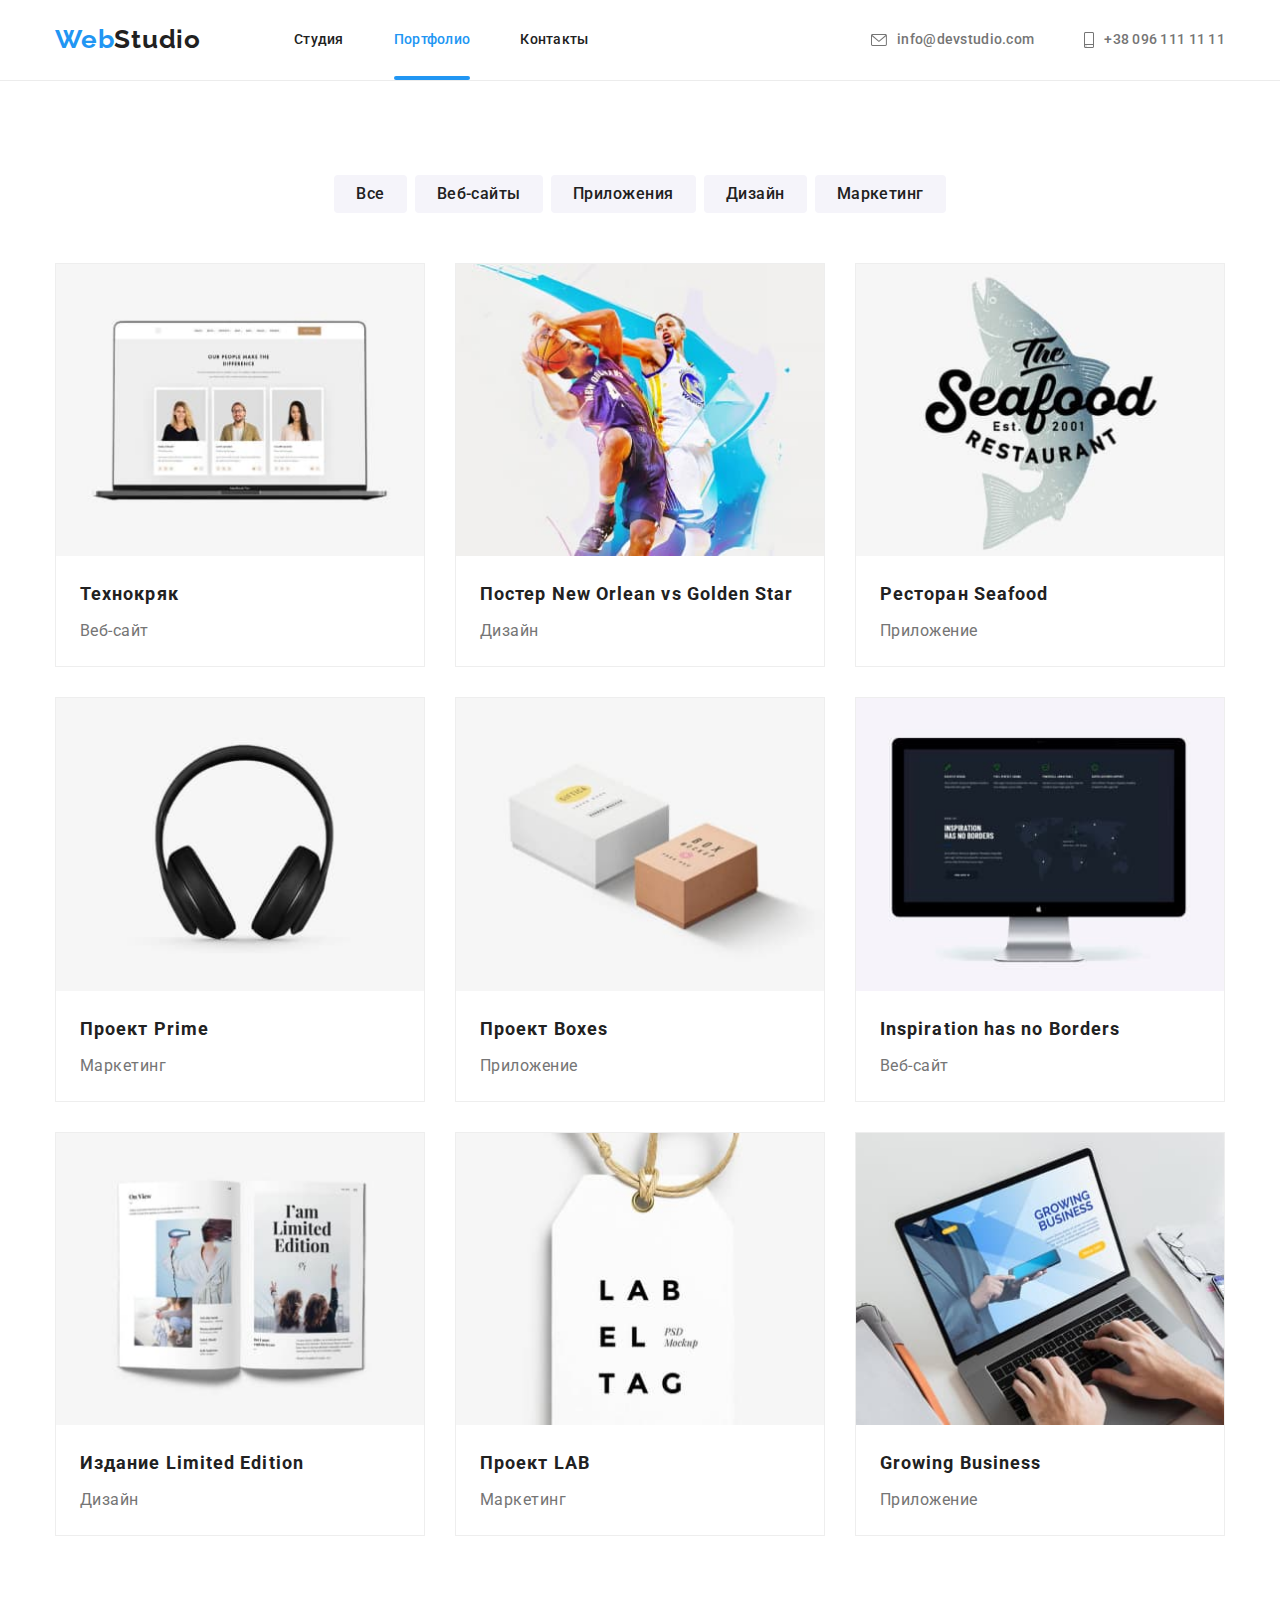
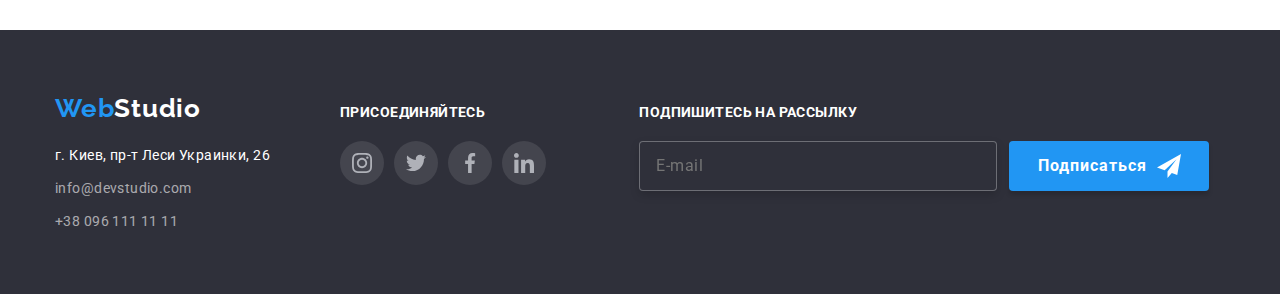
==== portfolio.html @ 77e12cfa "Репозиторий 07" ====
<!DOCTYPE html>
<html lang="ru">
    <head>
        <meta charset="UTF-8">
        <meta http-equiv="X-UA-Compatible" content="IE=edge">
        <meta name="viewport" content="width=device-width, initial-scale=1.0">
        <title>Document</title>
        <link rel="preconnect" href="https://fonts.googleapis.com">
        <link rel="preconnect" href="https://fonts.gstatic.com" crossorigin>
        <link href="https://fonts.googleapis.com/css2?family=Raleway:wght@700&family=Roboto:wght@400;500;700;900&display=swap" rel="stylesheet">
        <link rel="stylesheet" href="https://cdn.jsdelivr.net/npm/modern-normalize@1.1.0/modern-normalize.min.css">
        <link rel="stylesheet" href="./css/styles.css">
    </head>
    <body>
        <!--=================== HEDER ==================== -->
        <header class="header">
            <div class="container heder-container">
                <nav class="header-navigation">
                    <a href="/" class="link header-logo">Web<span class="header-studio">Studio</span> </a>
                    <ul class="list header-list">
                        <li class="header-item"><a class="link header-link"  href="./index.html">Студия</a></li>
                        <li class="header-item"><a class="link header-link current " href="./portfolio.html">Портфолио</a></li>
                        <li class="header-item"><a class="link header-link" href="">Контакты</a></li>
                    </ul>
                </nav>              
                <ul class="list contact-list">
                    <li class="contact-item"><a href="mailto:info@devstudio.com" class="link contact-link">
                        <svg class="envelope-icon" width="16" height="12">
                        <use href="./images/icons.svg#icon-envelope"></use>
                    </svg>info@devstudio.com</a></li>
                    <li class="contact-item"><a href="tel:+380961111111" class="link contact-link">
                        <svg class="smartphone-icon" width="10" height="16">
                        <use href="./images/icons.svg#icon-smartphone"></use>
                    </svg>+38 096 111 11 11</a></li>
                </ul>
            </div>   
        </header>  
        <main> 
            <!--=================== PORFOLIO ==================== -->
            <section class="section">
                <div class="container">
                    <h1 class="visually-hidden">Портфолио</h1> 
                    <!--BTN  -->
                    <ul class="list porfolio-list">
                        <li class="porfolio-item"><button type="button" class="porfolio-btn">Все</button></li>
                        <li class="porfolio-item"><button type="button" class="porfolio-btn">Веб-сайты</button></li>
                        <li class="porfolio-item"><button type="button" class="porfolio-btn">Приложения</button></li>
                        <li class="porfolio-item"><button type="button" class="porfolio-btn">Дизайн</button></li>
                        <li class="porfolio-item"><button type="button" class="porfolio-btn">Маркетинг</button></li>
                    </ul> 
                    <!--Project  -->
                    <ul class="list project-list">
                        <li class="project-item" tabindex="0"> 
                            <a href="" class="link project-link">
                                <div class="box">
                                    <img src="./images/portfolio/tehno.jpg" alt="Технокряк" width="370" height="294">
                                    <div class="overlay">
                                        <p class="description">
                                            Технокряк это современная площадка распространения коронавируса. Компании используют эту платформу для цифрового шпионажа и атак на защищённые сервера конкурентов.
                                        </p>
                                    </div>
                                </div>
                                <div class="project-type">
                                    <h2 class="project-title">Технокряк</h2>
                                    <p class="project-after-title">Веб-сайт</p>
                                </div>                             
                            </a>                  
                        </li>
                        <li class="project-item" tabindex="0"> 
                            <a href="" class="link project-link">
                                <div class="box">
                                    <img src="./images/portfolio/poster.jpg" alt="Постер New Orlean vs Golden Star" width="370" height="294">
                                    <div class="overlay">
                                        <p class="description">
                                            Технокряк это современная площадка распространения коронавируса. Компании используют эту платформу для цифрового шпионажа и атак на защищённые сервера конкурентов.
                                        </p>
                                    </div>
                                </div>                               
                                <div class="project-type">
                                    <h2 class="project-title">Постер New Orlean vs Golden Star</h2>
                                    <p class="project-after-title">Дизайн</p>
                                </div>                         
                            </a>                
                        </li>
                        <li class="project-item" tabindex="0"> 
                            <a href="" class="link project-link">
                                <div class="box">
                                    <img src="./images/portfolio/seafood.jpg" alt="Ресторан Seafood" width="370" height="294">
                                    <div class="overlay">
                                        <p class="description">
                                            Технокряк это современная площадка распространения коронавируса. Компании используют эту платформу для цифрового шпионажа и атак на защищённые сервера конкурентов.
                                        </p>
                                    </div>
                                </div>                       
                                <div class="project-type">
                                    <h2 class="project-title">Ресторан Seafood</h2>
                                    <p class="project-after-title">Приложение</p>
                                </div>                           
                            </a>                 
                        </li>
                        <li class="project-item" tabindex="0"> 
                            <a href="" class="link project-link">
                                <div class="box">
                                    <img src="./images//portfolio/prime.jpg" alt="Проект Prime" width="370" height="294">
                                    <div class="overlay">
                                        <p class="description">
                                            Технокряк это современная площадка распространения коронавируса. Компании используют эту платформу для цифрового шпионажа и атак на защищённые сервера конкурентов.
                                        </p>
                                    </div>
                                </div>                       
                                <div class="project-type" >
                                    <h2 class="project-title">Проект Prime</h2>
                                    <p class="project-after-title">Маркетинг</p>
                                </div>                             
                            </a>                 
                        </li>
                        <li class="project-item" tabindex="0"> 
                            <a href="" class="link project-link">
                                <div class="box">
                                    <img src="./images/portfolio/boxes.jpg" alt="Проект Boxes" width="370" height="294">
                                    <div class="overlay">
                                        <p class="description">
                                            Технокряк это современная площадка распространения коронавируса. Компании используют эту платформу для цифрового шпионажа и атак на защищённые сервера конкурентов.
                                        </p>
                                    </div>
                                </div>                       
                                <div class="project-type">
                                    <h2 class="project-title">Проект Boxes</h2>
                                    <p class="project-after-title">Приложение</p>
                                </div>     
                            </a>                       
                        </li>
                        <li class="project-item" tabindex="0"> 
                            <a href="" class="link project-link">
                                <div class="box">
                                    <img src="./images/portfolio/borders.jpg" alt="Inspiration has no Borders" width="370" height="294">
                                    <div class="overlay">
                                        <p class="description">
                                            Технокряк это современная площадка распространения коронавируса. Компании используют эту платформу для цифрового шпионажа и атак на защищённые сервера конкурентов.
                                        </p>
                                    </div>
                                </div>                       
                                <div class="project-type">
                                    <h2 class="project-title">Inspiration has no Borders</h2>
                                    <p class="project-after-title">Веб-сайт</p>
                                </div>                         
                            </a>                    
                        </li>
                        <li class="project-item" tabindex="0"> 
                            <a href="" class="link project-link">
                                <div class="box">
                                    <img src="./images/portfolio/limited.jpg" alt="Издание Limited Edition" width="370" height="294">
                                    <div class="overlay">
                                        <p class="description">
                                            Технокряк это современная площадка распространения коронавируса. Компании используют эту платформу для цифрового шпионажа и атак на защищённые сервера конкурентов.
                                        </p>
                                    </div>
                                </div>                       
                                <div class="project-type">
                                    <h2 class="project-title">Издание Limited Edition</h2>
                                    <p class="project-after-title">Дизайн</p>
                                </div>     
                            </a>                     
                        </li>
                        <li class="project-item" tabindex="0"> 
                            <a href="" class="link project-link">
                                <div class="box">
                                    <img src="./images/portfolio/lab.jpg" alt="Проект LAB" width="370" height="294">
                                    <div class="overlay">
                                        <p class="description">
                                            Технокряк это современная площадка распространения коронавируса. Компании используют эту платформу для цифрового шпионажа и атак на защищённые сервера конкурентов.
                                        </p>
                                    </div>
                                </div>                       
                                <div class="project-type">
                                    <h2 class="project-title">Проект LAB</h2>
                                    <p class="project-after-title">Маркетинг</p>
                                </div>                            
                            </a>                      
                        </li>
                        <li class="project-item" tabindex="0"> 
                            <a href="" class="link project-link">
                                <div class="box">
                                    <img src="./images/portfolio/business.jpg" alt="Growing Business" width="370" height="294">
                                    <div class="overlay">
                                        <p class="description">
                                            Технокряк это современная площадка распространения коронавируса. Компании используют эту платформу для цифрового шпионажа и атак на защищённые сервера конкурентов.
                                        </p>
                                    </div>
                                </div>                       
                                <div class="project-type">
                                    <h2 class="project-title">Growing Business</h2>
                                    <p class="project-after-title">Приложение</p>
                                </div> 
                            </a>  
                        </li>            
                    </ul>       
                </div>   
            </section>    
        </main>  
        <!--=================== FOOTER ==================== -->
        <footer class="footer"> 
            <div class="container footer-container">
                <div>
                    <a href="/" class="link footer-logo">Web<span class="footer-studio">Studio</span> </a>
                    <address>
                        <ul class="list footer-list">
                            <li class="footer-item"><a href="" class="link footer-adress">г. Киев, пр-т Леси Украинки, 26</a></li>
                            <li class="footer-item"><a href="mailto:info@devstudio.com" class="link footer-link">info@devstudio.com</a></li>
                            <li class="footer-item"><a href="tel:+380961111111" class="link footer-link">+38 096 111 11 11</a></li>
                        </ul>
                    </address> 
                </div>
                <div class="footer-social">
                    <h3 class="footer-social-title">ПРИСОЕДИНЯЙТЕСЬ</h3>
                    <ul class="footer-social-list list">
                        <li class="footer-social-item">
                            <a class="footer-social-link" href="">
                                <svg class="footer-social-icon" width="20" height="20">
                                    <use href="./images/icons.svg#icon-instagram"></use> 
                                </svg>
                            </a>
                        </li>
                        <li class="footer-social-item">
                            <a class="footer-social-link" href="">
                                <svg class="footer-social-icon" width="20" height="20">
                                    <use href="./images/icons.svg#icon-twitter"></use> 
                                </svg>
                            </a>
                        </li>
                        <li class="footer-social-item">
                            <a class="footer-social-link" href="">
                                <svg class="footer-social-icon" width="20" height="20">
                                    <use href="./images/icons.svg#icon-facebook"></use> 
                                </svg>
                            </a>
                        </li>
                        <li class="footer-social-item">
                            <a class="footer-social-link" href="">
                                <svg class="footer-social-icon" width="20" height="20">
                                    <use href="./images/icons.svg#icon-linkedin"></use> 
                                </svg>
                            </a>
                        </li>
                    </ul>
                </div>  
                <div class="footer-mailing">
                    <p class="footer-mailing-title">Подпишитесь на рассылку</p> 
                    <form class="footer-mailing-form"> 
                        <label for="footer-mail">
                            <input type="email" name="mail" id="footer-mail" placeholder="E-mail" class="footer-mail-input" />
                        </label>   
                        <button type="submit" class="footer-btn-subscribe">Подписаться<svg class="footer-btn-icon" width="24" height="24">
                            <use href="./images/icons.svg#icon-send"></use> 
                        </svg></button>   
                    </form>    
                </div>                         
            </div> 
        </footer>
    </body>
</html>
---- css/styles.css ----
/* основной цвет заголовка #FFFFFF */
/* второй цвет заголовка #212121 */
/* основной  цвет текста #757575 */
/* контакты цвет rgba(255, 255, 255, 0.6) */
/* акцент цвет #2196F3 */

/* основной фон #E5E5E5 */
/* второй фон #2F303A; */
/* третий фон  #F5F4FA */
/* фон шапки #FFFFFF */
/* фон подвал #2F303A*/

/* основной фон кнопки #2196F3 */
/* второй фон кнопки rgba(0, 0, 0, 0.15) */
/* основной цвет текста кнопки #FFFFFF */
/* второй цвет текста кнопки #212121 */
/* основной фон кнопки портфолио #F5F4FA */
/* второй фон кнопки портфолио #2196F3 */
/* основной текст кнопки портфолио #212121 */
/* второй цвет кнопки портфолио #FFFFFF */

/* основной цвет ссылок соцсетей #AFB1B8 */
/* ацент цвет ссылок соцсетей #FFFFFF*/
/* ацент цвет фона ссылок соцсетей #2196F3*/

/* основной цвет иконок модалок #212121 */

:root {
    --main-title-color:#FFFFFF;
    --second-title-color:#212121;
    --main-text-color:#757575;
    --contacts-color:rgba(255, 255, 255, 0.6);
    --accent-color:#2196F3;
    --main-background:#FFFFFF;
    --second-background:#2F303A;
    --third-background:#F5F4FA;
    --header-background:#FFFFFF;
    --footer-background:#2F303A;
    --main-social-color:#AFB1B8;
    --sekond-social-color:#FFFFFF;
    --main-icon-modal-color:#212121;
}

/* html{
    box-sizing: border-box;  
}

*,
*::before,
*::after {
    box-sizing: inherit;
}  */

/* *{
    box-sizing: border-box;
} */

p,
h1,
h2,
h3,
h4,
h5,
h6{
    margin: 0; 
}

button{
    cursor: pointer;
    font-family: inherit;
    display: block;
    border-style: none;
}
body {
    font-family:'Roboto', sans-serif;
    background-color:var(--main-background);
    color:var(--main-text-color);
    font-size: 14px;
    letter-spacing: 0.03em;
}

img{
    display: block;
    max-width: 100%; 
    height: auto;
}

.list {
    padding: 0;
    margin: 0;
    list-style:none;
}

.link{
    text-decoration: none;
}

.container{ 
    margin-left: auto;
    margin-right: auto;
    padding: 0 15px;
    width: 1200px;
    /* outline: 1px solid tomato; */
} 

.section{
    padding-top: 94px;
    padding-bottom: 94px;
}
/* -------- HEDER -------------------------- */

.header{
    border-bottom: 1px solid #ECECEC;
    background-color:var(--header-background)
    
}

.heder-container{
    display: flex;
    align-items: center;
}

.header-navigation{
    display: flex;
    align-items: center;
}

.header-logo {
    margin-right: 93px;
    padding-top: 24px;
    padding-bottom: 25px;

    font-family: Raleway;
    font-weight: 700;
    font-size: 26px;
    line-height: 1.19;
    letter-spacing: 0.03em;
    color: var(--accent-color);
}

.header-studio{
    color: var(--second-title-color);
}

.header-list{
    display: flex;
}

.header-item:not(:last-child){
    margin-right: 50px;
}

.header-link{
    padding-top: 32px;
    padding-bottom: 32px;
    display: block;
    font-style: normal;
    font-weight: 500;
    font-size: 14px;
    line-height: 1.14;
    letter-spacing: 0.02em;
    color:var(--second-title-color);
    position: relative;
    transition: color 250ms cubic-bezier(0.4, 0, 0.2, 1);   
}

.header-link:hover,
.header-link:focus{
    color: var(--accent-color);  
}

.current{
    color: var(--accent-color);
}

.current::after{
    content: "";
    display: block;
    position: absolute;
    width: 100%;
    height: 4px;
    bottom: 0;
    background: var(--accent-color);
    border-radius: 2px;
}

.contact-list{
    display: flex;
    margin-left: auto; 
}

.contact-item:not(:last-child){
    margin-right: 50px;
}

.contact-link{
    display: flex;
    align-items: center; 
    padding-top: 32px;
    padding-bottom: 32px;
    font-weight: 500;
    font-size: 14px;
    line-height: 1.14;
    letter-spacing: 0.02em;
    color: var(--main-text-color); 
    transition: color 250ms cubic-bezier(0.4, 0, 0.2, 1); 
}

.contact-link:hover, 
.contact-link:focus{
    color: var(--accent-color);
}

.envelope-icon{
    margin-right: 10px;
    fill: currentColor;
}

.smartphone-icon{
    margin-right: 10px;
    fill: currentColor;
}

/* -------- HERO -------------------------- */

.hero{
    background-color: var(--second-background);
    background-image: linear-gradient(rgba(47, 48, 58, 0.4),rgba(47, 48, 58, 0.4)), url(../images/hero.jpg);
    max-width: 1600px;
    padding-top: 200px;
    padding-bottom: 200px;
    margin: 0 auto;
    background-repeat: no-repeat;
    background-size: cover;
    height: 600px;
}

.hero-title{
    width: 696px;
    height: 120px;
    margin-left: auto;
    margin-right: auto;
    text-align: center;
    text-transform: uppercase;
    

    font-weight: 900;
    font-size: 44px;
    line-height: 1.36;
    letter-spacing: 0.06em;
    color:var(--main-title-color);
}

.hero-btn{
    margin-left: auto;
    margin-right: auto;
    margin-top: 30px;
    min-width: 200px;
    height: 50px;
    padding: 10px 32px;
    border-radius: 4px;

    background-color:var(--accent-color) ;
    font-weight: 700;
    font-size: 16px;
    line-height: 1.87;
    letter-spacing: 0.06em;
    color:var(--main-title-color);
}
    
/* -------- DIFFERENCES -------------------------- */

.visually-hidden {
    position: absolute;
    white-space: nowrap;
    width: 1px;
    height: 1px;
    overflow: hidden;
    border: 0;
    padding: 0;
    clip: rect(0 0 0 0);
    clip-path: inset(50%);
    margin: -1px;
}

.differences-list{
    display: flex;
    justify-content: center;
}


.differences-item +.differences-item{
    margin-left: 30px;
}
/* .differences-item:not(:last-child){
    margin-right: 30px;} */

.differences-link{
    display: flex;
    padding: 25px 100px;
    /* width: 270px; */
    background: var(--third-background);
    border-radius: 4px;
    
}

.differences-title{ 
    text-transform: uppercase;

    margin-top: 30px;
    font-weight: 700;
    font-size: 14px;
    line-height: 1.14;
    letter-spacing: 0.03em;
    color: var(--second-title-color);
}

.differences-after-title{
    width: 270px;
    font-weight: 400;
    font-size: 14px;
    line-height: 1.71;
    letter-spacing: 0.03em;
    margin-top: 10px;
}

/* -------- WORK -------------------------- */

.work{
    padding-top: 0px;
}
.work-title{
        text-align: center;
        margin-bottom: 50px;

        font-weight: 700;
        font-size: 36px;
        line-height: 1.17;
        letter-spacing: 0.03em;
        color:var(--second-title-color);
}

.work-list{
    display: flex;
    margin-right: -30px;
}

.work-item{
    flex-basis: calc(100% / 3 -30px);
    margin-right: 30px;
    position: relative;
}

.work-after-title{
    font-weight: 700;
    font-size: 14px;
    line-height: 1.14;
    letter-spacing: 0.03em;
    text-transform: uppercase;
    background-color: rgba(47, 48, 58, 0.8);
    color: var(--main-title-color);
    display: flex;
    align-items: center;
    justify-content: center;
    width: 100%;
    height: 70px;
    position: absolute;
    bottom: 0;
}
/* -------- COMMAND -------------------------- */

.command{
    background-color: var(--third-background);
    }

.command-title{
    text-align: center;
    margin-bottom: 50px;

    font-weight: 700;
    font-size: 36px;
    line-height: 1.17;
    letter-spacing: 0.03em;  
    color:var(--second-title-color);  
}

.command-list{
    display: flex;
    margin-right: -30px;
}

.command-item{
    width: 270px;
    padding-bottom: 30px;
    flex-basis: calc(100% / 4 -30px);
    margin-right: 30px; 
    background-color: var(--main-background);
    box-shadow: 0px 1px 3px rgba(0, 0, 0, 0.12), 0px 1px 1px rgba(0, 0, 0, 0.14), 0px 2px 1px rgba(0, 0, 0, 0.2);
    border-radius: 0px 0px 4px 4px;
}

.command-name{
    text-align: center;
    margin-top: 30px;
    margin-bottom: 10px;

    font-weight: 500;
    font-size: 16px;
    line-height: 1.19;
    letter-spacing: 0.03em;
    color: var(--second-title-color);
}

.command-after-title{
    font-weight: 400;
    font-size: 16px;
    line-height: 1.19;
    letter-spacing: 0.03em;
    color: var(--main-text-color);
    text-align: center;
    margin-bottom: 16px;
}

.command-social-list{
    display: flex;
    justify-content:center;
}

.command-social-item{
    width: 44px;
    height: 44px;   
}

.command-social-item +.command-social-item{
    margin-left: 10px;
}
.command-social-link{
    width: 100%;
    height: 100%;
    /* background-color: tomato; */
    border-radius: 50%;
    display: flex;
    align-items: center;
    justify-content: center;
    color:var(--main-social-color);
    transition: color 250ms cubic-bezier(0.4, 0, 0.2, 1), background-color 250ms cubic-bezier(0.4, 0, 0.2, 1); 
}

.command-social-link:hover,
.command-social-link:focus{
    background-color: var(--accent-color);
    color:var(--sekond-social-color);
}

.command-social-icon{
    fill: currentColor;
}

/* -------- CLIENTS -------------------------- */

.clients-title{
    margin-bottom: 50px;
    font-weight: 700;
    font-size: 36px;
    line-height: 1.17;
    text-align: center;
    letter-spacing: 0.03em;
    color:var(--second-title-color)
    }

.clients-list{
    display: flex; 
}

.clients-item{
    width: 170px;
    height: 92px;
}

.clients-item + .clients-item{
    margin-left: 30px;
}
.clients-link{
    width: 100%;
    height: 100%;
    border: 1px solid #AFB1B8;
    box-sizing: border-box;
    border-radius: 4px;
    display: flex;
    align-items: center;
    justify-content: center;
    color:var(--main-social-color);
    transition: color 250ms cubic-bezier(0.4, 0, 0.2, 1), border 250ms cubic-bezier(0.4, 0, 0.2, 1);
} 

.clients-link:hover,
.clients-link:focus{
    border: 1px solid var(--accent-color); 
    color:var(--accent-color);
}
.clients-icon{
    fill: currentColor;
}
/* -------- FOOTER -------------------------- */

.footer{
    background-color:var(--footer-background); 
    max-width: 1600px;

    padding-top: 60px;
    padding-bottom: 60px;
    /* position: relative; */
}

.footer-container{
    display: flex; 
    align-items: baseline;
}
.footer-logo {
    margin-bottom: 20px;
    display: block;

    font-family: Raleway;
    font-weight: 700;
    font-size: 26px;
    line-height: 1.19;
    letter-spacing: 0.03em;
    color: var(--accent-color);
    }

.footer-studio{
    color:var(--main-title-color);
    }

    .footer-item:not(:last-child){
    margin-bottom: 9px;
    }
.footer-adress{
    font-style: normal;
    font-weight: 400;
    font-size: 14px;
    line-height: 1.71;
    letter-spacing: 0.03em;
    color:var(--main-title-color);
    transition-property: color; 
    transition-duration: 250ms;
    transition-timing-function: cubic-bezier(0.4, 0, 0.2, 1); 
}

.footer-adress:hover,
.footer-adress:focus{
    color: var(--accent-color);
}

.footer-link{
    font-style: normal;
    font-weight: 400;
    font-size: 14px;
    line-height: 1.71;
    letter-spacing: 0.03em;
    color:var(--contacts-color);
    transition-property: color; 
    transition-duration: 250ms;
    transition-timing-function: cubic-bezier(0.4, 0, 0.2, 1);
}

.footer-link:hover,
.footer-link:focus{
    color: var(--accent-color);
}

.footer-social{
    margin-left: 70px;
    margin-top: 15px;
}
.footer-social-title{
    display: flex;
    justify-content:center;
    margin-bottom: 20px;
    margin-right: 61px;
    color: var(--main-title-color);
    font-weight: 700;
    font-size: 14px;
    line-height: 1.14;
    letter-spacing: 0.03em;
    text-transform: uppercase;
}
.footer-social-list{
    display: flex;
    justify-content:center;   
}

.footer-social-item{
    width: 44px;
    height: 44px;   
}

.footer-social-item +.footer-social-item{
    margin-left: 10px;
}

.footer-social-link{
    width: 100%;
    height: 100%;
    background-color:rgba(255, 255, 255, 0.1);
    border-radius: 50%;
    display: flex;
    align-items: center;
    justify-content: center;
    color:var(--main-social-color);
    transition: color 250ms cubic-bezier(0.4, 0, 0.2, 1), background-color 250ms cubic-bezier(0.4, 0, 0.2, 1);
}

.footer-social-link:hover,
.footer-social-link:focus{
    background-color: var(--accent-color);
    color:var(--sekond-social-color);
}

.footer-social-icon{
    fill: currentColor;
}

.footer-mailing-title{
    font-weight: 700;
    font-size: 14px;
    line-height: 1.14;
    letter-spacing: 0.03em;
    text-transform: uppercase;
    color: var(--main-title-color);
    margin-left: 93px;
    margin-bottom: 20px;
}

.footer-mailing-form{
    display: flex; 
    /* margin-left: 93px; */
}

.footer-mail-input{
    margin-left: 93px;
    margin-right: 12px;
    width: 358px;
    height: 50px;
    padding: 0;
    padding-left: 16px;
    border: 1px solid rgba(255, 255, 255, 0.3);
    box-sizing: border-box;
    filter: drop-shadow(0px 4px 4px rgba(0, 0, 0, 0.15));
    border-radius: 4px;
    background-color: var(--footer-background);
    font-weight: 400;
    font-size: 16px;
    line-height: 1.25;
    align-items: center;
    letter-spacing: 0.03em;
    color: var(--main-background);
}

.footer-btn-subscribe{
    display: flex;
    padding: 0;
    min-width: 200px;
    height: 50px;
    font-weight: 700;
    font-size: 16px;
    line-height: 1.87;
    align-items: center;
    justify-content: center;
    letter-spacing: 0.06em;
    color: var(--main-title-color);
    background: var(--accent-color);
    box-shadow: 0px 4px 4px rgba(0, 0, 0, 0.15);
    border-radius: 4px;
}

.footer-btn-icon{
    margin-left: 10px;
}

/* -------- MODAL -------------------------- */

.baсkdrop.is-hidden{
    visibility: hidden;
    pointer-events: none;
    opacity: 0;   
}
.baсkdrop{
    position: fixed;
    top: 0;
    left: 0;
    width: 100%;
    height: 100%;
    background-color: rgba(0, 0, 0, 0.5);
    opacity: 1;
    visibility: visible;
    transition: opacity 250ms cubic-bezier(0.4, 0, 0.2, 1), visibility 250ms cubic-bezier(0.4, 0, 0.2, 1);   
}
.modal{
    position: absolute;
    width: 528px;
    min-height: 581px;
    left: 50%;
    top: 50%;
    transform: translate(-50%, -50%);
    background-color: var(--main-background);
    box-shadow: 0px 1px 3px rgba(0, 0, 0, 0.12), 0px 1px 1px rgba(0, 0, 0, 0.14), 0px 2px 1px rgba(0, 0, 0, 0.2);
    border-radius: 4px; 
    padding: 40px;
}
.modal-btn{
    position: fixed;
    top: 8px;
    right: 8px;
    width: 30px;
    height: 30px;
    border-radius: 50%;
    background: var(--main-background);
    border: 1px solid rgba(0, 0, 0, 0.1);
    display: flex;
    align-items: center;
    justify-content: center;  
}

.btn-close{
    fill: black;
    transition: fill 250ms cubic-bezier(0.4, 0, 0.2, 1); 

}
.btn-close:hover {
    fill: var(--accent-color);
}

.modal-title{
    font-weight: 700;
    font-size: 20px;
    line-height: 1.15;
    text-align: center;
    letter-spacing: 0.03em;
    color: var(--second-title-color);   
    margin-bottom: 12px;
}

.form-data{
    margin-bottom: 10px;
    /* display: flex;
    flex-direction: column; */
}

.form-data-text{
    font-weight: 400;
    font-size: 12px;
    line-height: 1.17;
    letter-spacing: 0.01em;
    color:var(--main-text-color);
}

.form-icon-position{
    position: relative;
}


.form-data-icon{
    position: absolute;
    left: 15px;
    top: 50%;
    transform: translateY(-50%);
    fill: var(--main-icon-modal-color);
    cursor: pointer;
    transition: fill 250ms cubic-bezier(0.4, 0, 0.2, 1);
}

.form-data-icon:hover,
.form-data-icon:focus{
    fill: var(--accent-color);
}

.form-data-input{
    margin-top: 4px;
    padding-left: 42px;
    width: 100%;
    height: 40px;
    border: 1px solid rgba(33, 33, 33, 0.2);
    box-sizing: border-box;
    border-radius: 4px;
    cursor: pointer;
    transition: border 250ms cubic-bezier(0.4, 0, 0.2, 1);
}

.form-data-input:hover,
.form-data-input:focus{
    border: 1px solid var(--accent-color);
    outline: none;
}

.form-data-input:hover + .form-data-icon,
.form-data-input:focus + .form-data-icon{
    fill: var(--accent-color);
}

.comment{
    margin-bottom: 20px;
    /* display: flex;
    flex-direction: column; */
}

.comment textarea{
    margin-top: 4px;
    width: 100%;
    height: 120px;
    border: 1px solid rgba(33, 33, 33, 0.2);
    box-sizing: border-box;
    border-radius: 4px;
    padding: 12px 16px;
    resize: none;
    font-weight: 400;
    font-size: 14px;
    line-height: 1.14;
    letter-spacing: 0.01em;
    color: rgba(117, 117, 117, 0.5);
}

.comment textarea::placeholder{
    font-weight: 400;
    font-size: 12px;
    line-height: 1.17;
    letter-spacing: 0.01em;
    color: rgba(117, 117, 117, 0.5);
}

.check-text{
    font-weight: 400;
    font-size: 14px;
    line-height: 1.71;
    letter-spacing: 0.03em; 
    color: var(--main-text-color);  
}

.contract{
    color: var(--accent-color);
}

/*----------1-------------- */

/* .check-box{
    display: flex;
    align-items: center;
    justify-content: center;  
}

.check-input{
    appearance: none;
    
}

.check-icon{
    display: inline-block;
    width: 16px;
    height: 15px;
    border-radius: 2px;
    border: 2px solid var(--main-icon-modal-color);
    margin-right: 7px;
    transition: border 250ms cubic-bezier(0.4, 0, 0.2, 1),
    background-color 250ms cubic-bezier(0.4, 0, 0.2, 1);
}

.check-input:checked + .check-icon{
    border-color: var(--accent-color) ;
    background-color: var(--accent-color);
    background-image: url(../images/check.svg); 
    transition: border 250ms cubic-bezier(0.4, 0, 0.2, 1),
    background-color 250ms cubic-bezier(0.4, 0, 0.2, 1);
    
} 
*/

/*-----------2-------------- */

.check-input{
    appearance: none;
    
}
.check-text {
    font-size: 14px;
    color: var(--main-text-color);
    display: flex;
    position: relative;
    align-items: center;
    justify-content: center;
}
.check-item {
    width: 16px;
    height: 15px;
    border: 2px solid #000000;
    border-radius: 2px;
    margin-right: 7px;
    display: flex;
    align-items: center;
    justify-content: center;
}

.contract{
    margin-left: 4px;
}

.check-icon {
    fill: #ffffff;
}

.check-input:checked + .check-text .check-item {
    background-color: var(--accent-color);
    border: transparent;
}

/* ------------------ */

.modal-btn-send{
    margin-left: auto;
    margin-right: auto;
    margin-top: 30px;
    min-width: 200px;
    height: 50px;
    padding: 0; 
    background: var(--accent-color);
    box-shadow: 0px 4px 4px rgba(0, 0, 0, 0.15);
    border-radius: 4px;
    font-weight: 700;
    font-size: 16px;
    line-height: 1.87; 
    align-items: center;
    text-align: center;
    letter-spacing: 0.06em;
    color: var(--header-background);
}

/* -------- PORFOLIO -------------------------- */

/* ----- BTN ----- */

.porfolio-list{
    display: flex;
    justify-content: center;
    margin-bottom: 50px;
}

.porfolio-item:not(:last-child){
    margin-right: 8px;
    }

.porfolio-btn{
    padding: 6px 22px;
    border-radius: 4px;
    
    font-weight: 500;
    font-size: 16px;
    line-height: 1.62;
    letter-spacing: 0.03em;
    color: #212121;  
    background-color:#F5F4FA;
    transition: color 250ms cubic-bezier(0.4, 0, 0.2, 1), background-color 250ms cubic-bezier(0.4, 0, 0.2, 1),box-shadow 250ms cubic-bezier(0.4, 0, 0.2, 1);
}

.porfolio-btn:hover, 
.porfolio-btn:focus{
    box-shadow: 0px 3px 1px rgba(0, 0, 0, 0.1), 0px 1px 2px rgba(0, 0, 0, 0.08), 0px 2px 2px rgba(0, 0, 0, 0.12);
    border-radius: 4px;
    color: #FFFFFF;
    background-color:var(--accent-color);
}

/* ---- PROJECTS---- */

.project-list{
    display: flex;
    flex-wrap: wrap;
    /* margin-right: -30px; */
}

.project-item{
    border: 1px solid #EEEEEE;
    width: 370px;
    margin-right: 30px;
    margin-bottom: 30px;
    /* flex-basis: calc(100% / 9 -30px);
    margin-right: 30px;  */
}

.project-item:hover,
.project-item:focus{
    border: 1px solid #EEEEEE;
    box-sizing: border-box;
    box-shadow: 0px 1px 1px rgba(0, 0, 0, 0.12), 0px 4px 4px rgba(0, 0, 0, 0.06), 1px 4px 6px rgba(0, 0, 0, 0.16);
    transition: box-shadow 250ms cubic-bezier(0.4, 0, 0.2, 1);
}

.project-item:hover .overlay,
.project-item:focus .overlay{
    transform: translateY(0);
}
.project-item:nth-child(3n){
    margin-right: 0;   
}

.project-item:nth-last-child(-n+3){
    margin-bottom: 0;   
}

.box{
    position: relative;
    overflow: hidden;
}

.overlay{
    position: absolute;
    top: 0;
    left: 0;
    width: 100%;
    height: 100%;
    transform: translateY(101%);
    transition: transform 250ms cubic-bezier(0.4, 0, 0.2, 1);
}

.description{
    font-weight: 400;
    font-size: 18px;
    line-height: 1.56;
    letter-spacing: 0.03em;
    background-color: var(--accent-color);
    color: var(--main-background);
    padding: 63px 24px;
}

.project-type{
    padding-top: 20px;
    padding-right: 24px;
    padding-bottom: 20px;
    padding-left: 24px
}
.project-title{
    margin-bottom: 4px;

    font-weight: 700;
    font-size: 18px;
    line-height: 2.0;
    letter-spacing: 0.06em;
    color:var(--second-title-color);
}

.project-after-title{
    font-weight: 400;
    font-size: 16px;
    line-height: 1.87;
    letter-spacing: 0.03em;
    color:var(--main-text-color);
}
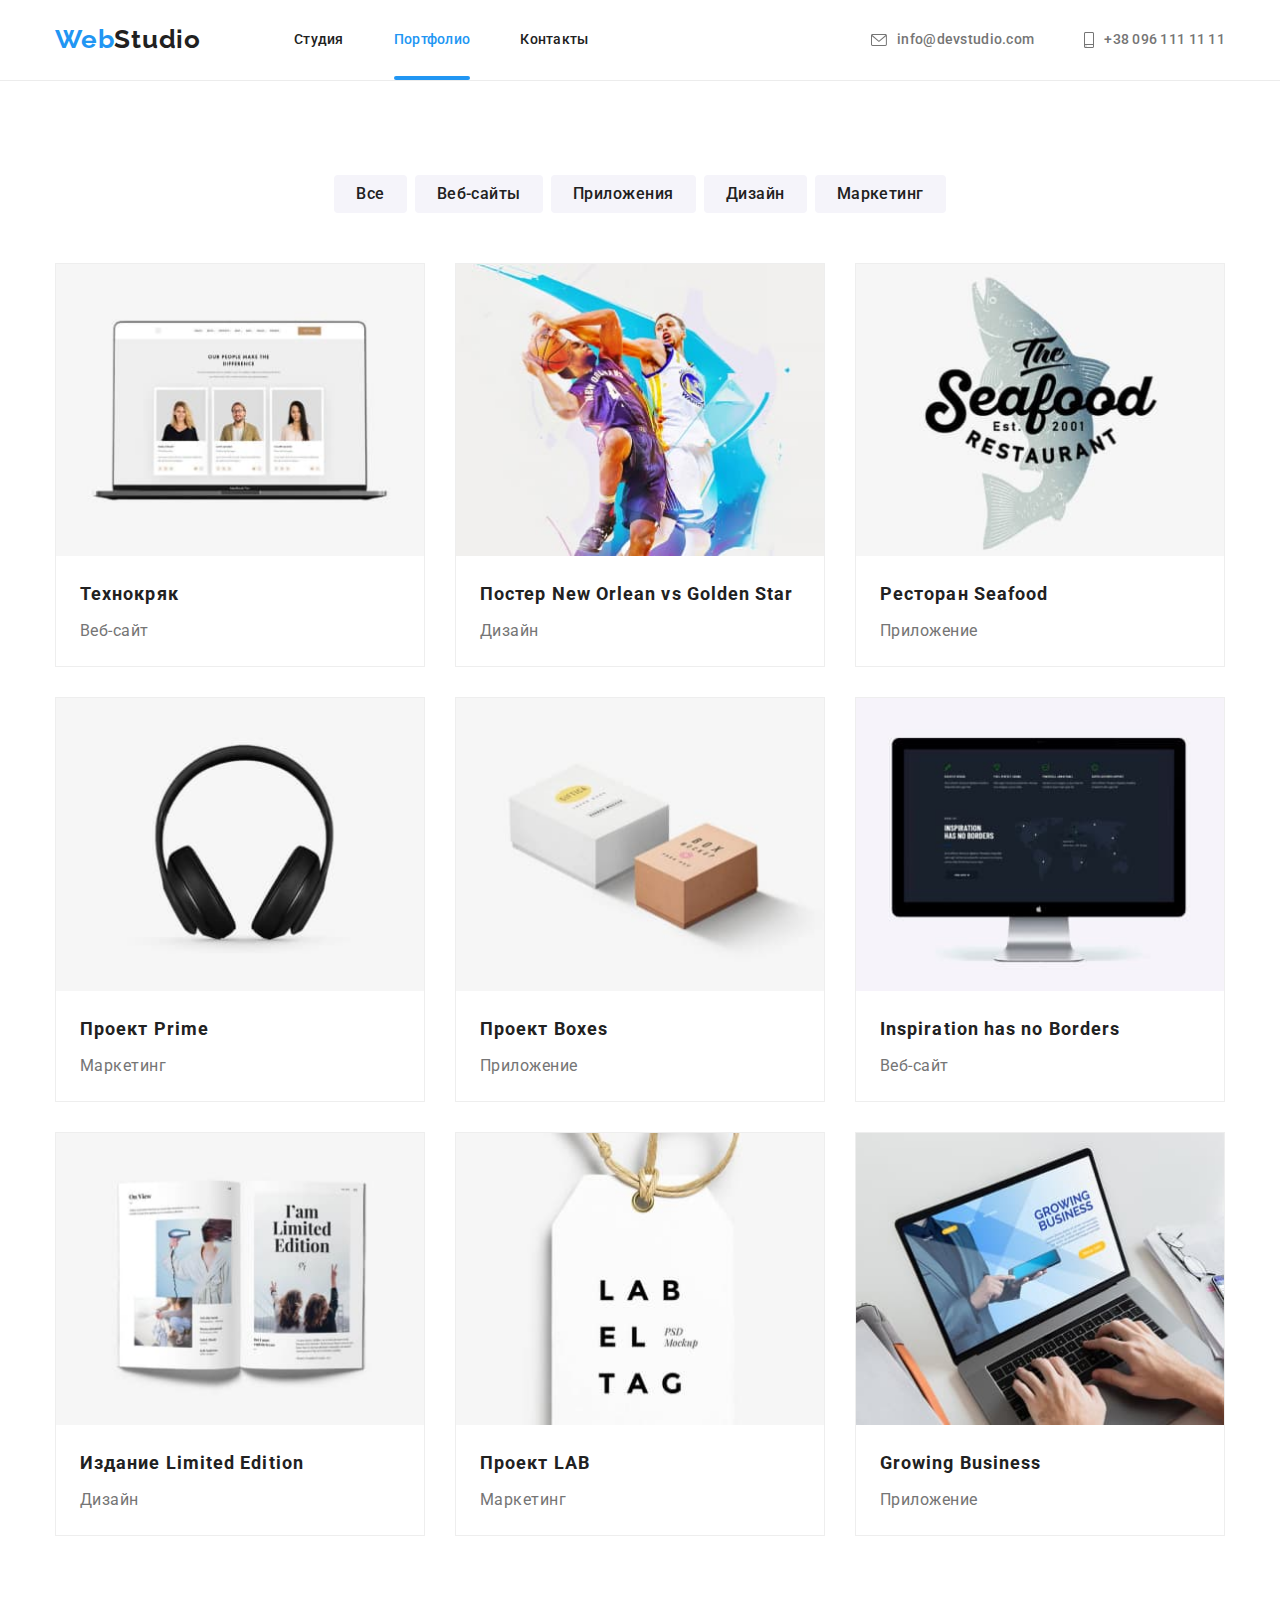
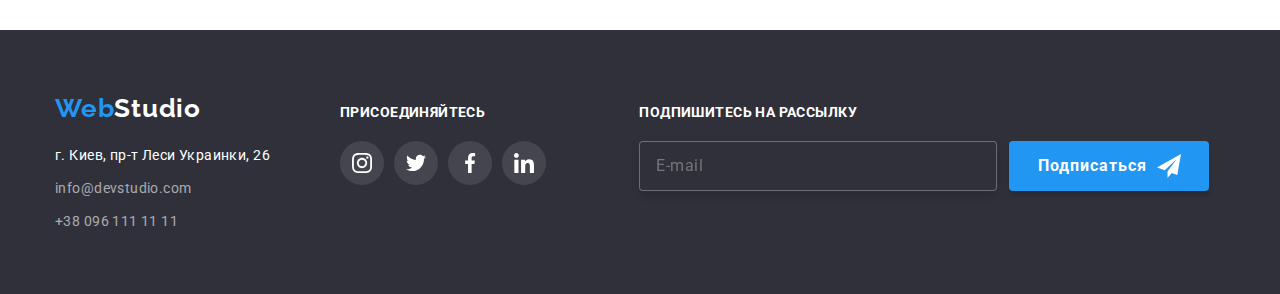
==== commit 067083f5: "Подправил цвет в  social-list__link" ====
--- a/portfolio.html
+++ b/portfolio.html
@@ -1,5 +1,5 @@
 <!DOCTYPE html>
-<html lang="ru">
+<html lang="ru">    
     <head>
         <meta charset="UTF-8">
         <meta http-equiv="X-UA-Compatible" content="IE=edge">
@@ -9,27 +9,27 @@
         <link rel="preconnect" href="https://fonts.gstatic.com" crossorigin>
         <link href="https://fonts.googleapis.com/css2?family=Raleway:wght@700&family=Roboto:wght@400;500;700;900&display=swap" rel="stylesheet">
         <link rel="stylesheet" href="https://cdn.jsdelivr.net/npm/modern-normalize@1.1.0/modern-normalize.min.css">
-        <link rel="stylesheet" href="./css/styles.css">
+        <link rel="stylesheet" href="./css/main.min.css">
     </head>
     <body>
         <!--=================== HEDER ==================== -->
         <header class="header">
-            <div class="container heder-container">
-                <nav class="header-navigation">
-                    <a href="/" class="link header-logo">Web<span class="header-studio">Studio</span> </a>
-                    <ul class="list header-list">
-                        <li class="header-item"><a class="link header-link"  href="./index.html">Студия</a></li>
-                        <li class="header-item"><a class="link header-link current " href="./portfolio.html">Портфолио</a></li>
-                        <li class="header-item"><a class="link header-link" href="">Контакты</a></li>
+            <div class="container heder__container">
+                <nav class="nav">
+                    <a href="/" class="link logo nav__logo">Web<span class="nav__studio">Studio</span> </a>
+                    <ul class="list nav__list">
+                        <li class="nav__item"><a class="link nav__link"  href="./index.html">Студия</a></li>
+                        <li class="nav__item"><a class="link nav__link current" href="./portfolio.html">Портфолио</a></li>
+                        <li class="nav__item"><a class="link nav__link" href="">Контакты</a></li>
                     </ul>
                 </nav>              
                 <ul class="list contact-list">
-                    <li class="contact-item"><a href="mailto:info@devstudio.com" class="link contact-link">
-                        <svg class="envelope-icon" width="16" height="12">
+                    <li class="contact-list__item"><a href="mailto:info@devstudio.com" class="link contact-list__link">
+                        <svg class="contact-list__icon" width="16" height="12">
                         <use href="./images/icons.svg#icon-envelope"></use>
                     </svg>info@devstudio.com</a></li>
-                    <li class="contact-item"><a href="tel:+380961111111" class="link contact-link">
-                        <svg class="smartphone-icon" width="10" height="16">
+                    <li class="contact-list__item"><a href="tel:+380961111111" class="link contact-list__link">
+                        <svg class="contact-list__icon" width="10" height="16">
                         <use href="./images/icons.svg#icon-smartphone"></use>
                     </svg>+38 096 111 11 11</a></li>
                 </ul>
@@ -37,160 +37,160 @@
         </header>  
         <main> 
             <!--=================== PORFOLIO ==================== -->
-            <section class="section">
+            <section class="section porfolio">
                 <div class="container">
                     <h1 class="visually-hidden">Портфолио</h1> 
                     <!--BTN  -->
-                    <ul class="list porfolio-list">
-                        <li class="porfolio-item"><button type="button" class="porfolio-btn">Все</button></li>
-                        <li class="porfolio-item"><button type="button" class="porfolio-btn">Веб-сайты</button></li>
-                        <li class="porfolio-item"><button type="button" class="porfolio-btn">Приложения</button></li>
-                        <li class="porfolio-item"><button type="button" class="porfolio-btn">Дизайн</button></li>
-                        <li class="porfolio-item"><button type="button" class="porfolio-btn">Маркетинг</button></li>
+                    <ul class="list porfolio__list">
+                        <li class="porfolio__item"><button type="button" class="porfolio__btn">Все</button></li>
+                        <li class="porfolio__item"><button type="button" class="porfolio__btn">Веб-сайты</button></li>
+                        <li class="porfolio__item"><button type="button" class="porfolio__btn">Приложения</button></li>
+                        <li class="porfolio__item"><button type="button" class="porfolio__btn">Дизайн</button></li>
+                        <li class="porfolio__item"><button type="button" class="porfolio__btn">Маркетинг</button></li>
                     </ul> 
                     <!--Project  -->
-                    <ul class="list project-list">
-                        <li class="project-item" tabindex="0"> 
-                            <a href="" class="link project-link">
-                                <div class="box">
+                    <ul class="list project__list">
+                        <li class="project__item" tabindex="0"> 
+                            <a href="" class="link project__link">
+                                <div class="project__box">
                                     <img src="./images/portfolio/tehno.jpg" alt="Технокряк" width="370" height="294">
                                     <div class="overlay">
-                                        <p class="description">
+                                        <p class="project__description">
                                             Технокряк это современная площадка распространения коронавируса. Компании используют эту платформу для цифрового шпионажа и атак на защищённые сервера конкурентов.
                                         </p>
                                     </div>
                                 </div>
-                                <div class="project-type">
-                                    <h2 class="project-title">Технокряк</h2>
-                                    <p class="project-after-title">Веб-сайт</p>
+                                <div class="project__type">
+                                    <h2 class="project__title">Технокряк</h2>
+                                    <p class="project__after-title">Веб-сайт</p>
                                 </div>                             
                             </a>                  
                         </li>
-                        <li class="project-item" tabindex="0"> 
-                            <a href="" class="link project-link">
-                                <div class="box">
+                        <li class="project__item" tabindex="0"> 
+                            <a href="" class="link project__link">
+                                <div class="project__box">
                                     <img src="./images/portfolio/poster.jpg" alt="Постер New Orlean vs Golden Star" width="370" height="294">
                                     <div class="overlay">
-                                        <p class="description">
+                                        <p class="project__description">
                                             Технокряк это современная площадка распространения коронавируса. Компании используют эту платформу для цифрового шпионажа и атак на защищённые сервера конкурентов.
                                         </p>
                                     </div>
                                 </div>                               
-                                <div class="project-type">
-                                    <h2 class="project-title">Постер New Orlean vs Golden Star</h2>
-                                    <p class="project-after-title">Дизайн</p>
+                                <div class="project__type">
+                                    <h2 class="project__title">Постер New Orlean vs Golden Star</h2>
+                                    <p class="project__after-title">Дизайн</p>
                                 </div>                         
                             </a>                
                         </li>
-                        <li class="project-item" tabindex="0"> 
-                            <a href="" class="link project-link">
-                                <div class="box">
+                        <li class="project__item" tabindex="0"> 
+                            <a href="" class="link project__link">
+                                <div class="project__box">
                                     <img src="./images/portfolio/seafood.jpg" alt="Ресторан Seafood" width="370" height="294">
                                     <div class="overlay">
-                                        <p class="description">
-                                            Технокряк это современная площадка распространения коронавируса. Компании используют эту платформу для цифрового шпионажа и атак на защищённые сервера конкурентов.
-                                        </p>
-                                    </div>
-                                </div>                       
-                                <div class="project-type">
-                                    <h2 class="project-title">Ресторан Seafood</h2>
-                                    <p class="project-after-title">Приложение</p>
+                                        <p class="project__description">
+                                            Технокряк это современная площадка распространения коронавируса. Компании используют эту платформу для цифрового шпионажа и атак на защищённые сервера конкурентов.
+                                        </p>
+                                    </div>
+                                </div>                       
+                                <div class="project__type">
+                                    <h2 class="project__title">Ресторан Seafood</h2>
+                                    <p class="project__after-title">Приложение</p>
                                 </div>                           
                             </a>                 
                         </li>
-                        <li class="project-item" tabindex="0"> 
-                            <a href="" class="link project-link">
-                                <div class="box">
+                        <li class="project__item" tabindex="0"> 
+                            <a href="" class="link project__link">
+                                <div class="project__box">
                                     <img src="./images//portfolio/prime.jpg" alt="Проект Prime" width="370" height="294">
                                     <div class="overlay">
-                                        <p class="description">
-                                            Технокряк это современная площадка распространения коронавируса. Компании используют эту платформу для цифрового шпионажа и атак на защищённые сервера конкурентов.
-                                        </p>
-                                    </div>
-                                </div>                       
-                                <div class="project-type" >
-                                    <h2 class="project-title">Проект Prime</h2>
-                                    <p class="project-after-title">Маркетинг</p>
+                                        <p class="project__description">
+                                            Технокряк это современная площадка распространения коронавируса. Компании используют эту платформу для цифрового шпионажа и атак на защищённые сервера конкурентов.
+                                        </p>
+                                    </div>
+                                </div>                       
+                                <div class="project__type" >
+                                    <h2 class="project__title">Проект Prime</h2>
+                                    <p class="project__after-title">Маркетинг</p>
                                 </div>                             
                             </a>                 
                         </li>
-                        <li class="project-item" tabindex="0"> 
-                            <a href="" class="link project-link">
-                                <div class="box">
+                        <li class="project__item" tabindex="0"> 
+                            <a href="" class="link project__link">
+                                <div class="project__box">
                                     <img src="./images/portfolio/boxes.jpg" alt="Проект Boxes" width="370" height="294">
                                     <div class="overlay">
-                                        <p class="description">
-                                            Технокряк это современная площадка распространения коронавируса. Компании используют эту платформу для цифрового шпионажа и атак на защищённые сервера конкурентов.
-                                        </p>
-                                    </div>
-                                </div>                       
-                                <div class="project-type">
-                                    <h2 class="project-title">Проект Boxes</h2>
-                                    <p class="project-after-title">Приложение</p>
+                                        <p class="project__description">
+                                            Технокряк это современная площадка распространения коронавируса. Компании используют эту платформу для цифрового шпионажа и атак на защищённые сервера конкурентов.
+                                        </p>
+                                    </div>
+                                </div>                       
+                                <div class="project__type">
+                                    <h2 class="project__title">Проект Boxes</h2>
+                                    <p class="project__after-title">Приложение</p>
                                 </div>     
                             </a>                       
                         </li>
-                        <li class="project-item" tabindex="0"> 
-                            <a href="" class="link project-link">
-                                <div class="box">
+                        <li class="project__item" tabindex="0"> 
+                            <a href="" class="link project__link">
+                                <div class="project__box">
                                     <img src="./images/portfolio/borders.jpg" alt="Inspiration has no Borders" width="370" height="294">
                                     <div class="overlay">
-                                        <p class="description">
-                                            Технокряк это современная площадка распространения коронавируса. Компании используют эту платформу для цифрового шпионажа и атак на защищённые сервера конкурентов.
-                                        </p>
-                                    </div>
-                                </div>                       
-                                <div class="project-type">
-                                    <h2 class="project-title">Inspiration has no Borders</h2>
-                                    <p class="project-after-title">Веб-сайт</p>
+                                        <p class="project__description">
+                                            Технокряк это современная площадка распространения коронавируса. Компании используют эту платформу для цифрового шпионажа и атак на защищённые сервера конкурентов.
+                                        </p>
+                                    </div>
+                                </div>                       
+                                <div class="project__type">
+                                    <h2 class="project__title">Inspiration has no Borders</h2>
+                                    <p class="project__after-title">Веб-сайт</p>
                                 </div>                         
                             </a>                    
                         </li>
-                        <li class="project-item" tabindex="0"> 
-                            <a href="" class="link project-link">
-                                <div class="box">
+                        <li class="project__item" tabindex="0"> 
+                            <a href="" class="link project__link">
+                                <div class="project__box">
                                     <img src="./images/portfolio/limited.jpg" alt="Издание Limited Edition" width="370" height="294">
                                     <div class="overlay">
-                                        <p class="description">
-                                            Технокряк это современная площадка распространения коронавируса. Компании используют эту платформу для цифрового шпионажа и атак на защищённые сервера конкурентов.
-                                        </p>
-                                    </div>
-                                </div>                       
-                                <div class="project-type">
-                                    <h2 class="project-title">Издание Limited Edition</h2>
-                                    <p class="project-after-title">Дизайн</p>
+                                        <p class="project__description">
+                                            Технокряк это современная площадка распространения коронавируса. Компании используют эту платформу для цифрового шпионажа и атак на защищённые сервера конкурентов.
+                                        </p>
+                                    </div>
+                                </div>                       
+                                <div class="project__type">
+                                    <h2 class="project__title">Издание Limited Edition</h2>
+                                    <p class="project__after-title">Дизайн</p>
                                 </div>     
                             </a>                     
                         </li>
-                        <li class="project-item" tabindex="0"> 
-                            <a href="" class="link project-link">
-                                <div class="box">
+                        <li class="project__item" tabindex="0"> 
+                            <a href="" class="link project__link">
+                                <div class="project__box">
                                     <img src="./images/portfolio/lab.jpg" alt="Проект LAB" width="370" height="294">
                                     <div class="overlay">
-                                        <p class="description">
-                                            Технокряк это современная площадка распространения коронавируса. Компании используют эту платформу для цифрового шпионажа и атак на защищённые сервера конкурентов.
-                                        </p>
-                                    </div>
-                                </div>                       
-                                <div class="project-type">
-                                    <h2 class="project-title">Проект LAB</h2>
-                                    <p class="project-after-title">Маркетинг</p>
+                                        <p class="project__description">
+                                            Технокряк это современная площадка распространения коронавируса. Компании используют эту платформу для цифрового шпионажа и атак на защищённые сервера конкурентов.
+                                        </p>
+                                    </div>
+                                </div>                       
+                                <div class="project__type">
+                                    <h2 class="project__title">Проект LAB</h2>
+                                    <p class="project__after-title">Маркетинг</p>
                                 </div>                            
                             </a>                      
                         </li>
-                        <li class="project-item" tabindex="0"> 
-                            <a href="" class="link project-link">
-                                <div class="box">
+                        <li class="project__item" tabindex="0"> 
+                            <a href="" class="link project__link">
+                                <div class="project__box">
                                     <img src="./images/portfolio/business.jpg" alt="Growing Business" width="370" height="294">
                                     <div class="overlay">
-                                        <p class="description">
-                                            Технокряк это современная площадка распространения коронавируса. Компании используют эту платформу для цифрового шпионажа и атак на защищённые сервера конкурентов.
-                                        </p>
-                                    </div>
-                                </div>                       
-                                <div class="project-type">
-                                    <h2 class="project-title">Growing Business</h2>
-                                    <p class="project-after-title">Приложение</p>
+                                        <p class="project__description">
+                                            Технокряк это современная площадка распространения коронавируса. Компании используют эту платформу для цифрового шпионажа и атак на защищённые сервера конкурентов.
+                                        </p>
+                                    </div>
+                                </div>                       
+                                <div class="project__type">
+                                    <h2 class="project__title">Growing Business</h2>
+                                    <p class="project__after-title">Приложение</p>
                                 </div> 
                             </a>  
                         </li>            
@@ -200,61 +200,61 @@
         </main>  
         <!--=================== FOOTER ==================== -->
         <footer class="footer"> 
-            <div class="container footer-container">
+            <div class="container footer__container">
                 <div>
-                    <a href="/" class="link footer-logo">Web<span class="footer-studio">Studio</span> </a>
+                    <a href="/" class="link logo footer__logo">Web<span class="footer__studio">Studio</span> </a>
                     <address>
-                        <ul class="list footer-list">
-                            <li class="footer-item"><a href="" class="link footer-adress">г. Киев, пр-т Леси Украинки, 26</a></li>
-                            <li class="footer-item"><a href="mailto:info@devstudio.com" class="link footer-link">info@devstudio.com</a></li>
-                            <li class="footer-item"><a href="tel:+380961111111" class="link footer-link">+38 096 111 11 11</a></li>
+                        <ul class="list">
+                            <li class="footer__item"><a href="" class="link footer__adress">г. Киев, пр-т Леси Украинки, 26</a></li>
+                            <li class="footer__item"><a href="mailto:info@devstudio.com" class="link footer__link">info@devstudio.com</a></li>
+                            <li class="footer__item"><a href="tel:+380961111111" class="link footer__link">+38 096 111 11 11</a></li>
                         </ul>
                     </address> 
                 </div>
-                <div class="footer-social">
-                    <h3 class="footer-social-title">ПРИСОЕДИНЯЙТЕСЬ</h3>
-                    <ul class="footer-social-list list">
-                        <li class="footer-social-item">
-                            <a class="footer-social-link" href="">
-                                <svg class="footer-social-icon" width="20" height="20">
+                <div class="footer__social">
+                    <h3 class="footer__social-title">ПРИСОЕДИНЯЙТЕСЬ</h3>
+                    <ul class="list social-list ">
+                        <li class="social-list__item">
+                            <a class="social-list__link social-list__link-wheit" href="">
+                                <svg class="social-list__icon" width="20" height="20">
                                     <use href="./images/icons.svg#icon-instagram"></use> 
                                 </svg>
                             </a>
                         </li>
-                        <li class="footer-social-item">
-                            <a class="footer-social-link" href="">
-                                <svg class="footer-social-icon" width="20" height="20">
+                        <li class="social-list__item">
+                            <a class="social-list__link social-list__link-wheit" href="">
+                                <svg class="social-list__icon" width="20" height="20">
                                     <use href="./images/icons.svg#icon-twitter"></use> 
                                 </svg>
                             </a>
                         </li>
-                        <li class="footer-social-item">
-                            <a class="footer-social-link" href="">
-                                <svg class="footer-social-icon" width="20" height="20">
+                        <li class="social-list__item">
+                            <a class="social-list__link social-list__link-wheit" href="">
+                                <svg class="social-list__icon" width="20" height="20">
                                     <use href="./images/icons.svg#icon-facebook"></use> 
                                 </svg>
                             </a>
                         </li>
-                        <li class="footer-social-item">
-                            <a class="footer-social-link" href="">
-                                <svg class="footer-social-icon" width="20" height="20">
+                        <li class="social-list__item">
+                            <a class="social-list__link social-list__link-wheit" href="">
+                                <svg class="social-list__icon" width="20" height="20">
                                     <use href="./images/icons.svg#icon-linkedin"></use> 
                                 </svg>
                             </a>
                         </li>
                     </ul>
-                </div>  
-                <div class="footer-mailing">
-                    <p class="footer-mailing-title">Подпишитесь на рассылку</p> 
-                    <form class="footer-mailing-form"> 
-                        <label for="footer-mail">
-                            <input type="email" name="mail" id="footer-mail" placeholder="E-mail" class="footer-mail-input" />
+                </div> 
+                <div class="mailing">
+                    <p class="mailing__title">Подпишитесь на рассылку</p> 
+                    <form class="mailing__form"> 
+                        <label for="mail">
+                            <input type="email" name="mail" id="mail" placeholder="E-mail" class="mailing__input" />
                         </label>   
-                        <button type="submit" class="footer-btn-subscribe">Подписаться<svg class="footer-btn-icon" width="24" height="24">
+                        <button type="submit" class="btn footer__btn-subscribe">Подписаться<svg class="footer__btn-icon" width="24" height="24">
                             <use href="./images/icons.svg#icon-send"></use> 
                         </svg></button>   
                     </form>    
-                </div>                         
+                </div>
             </div> 
         </footer>
     </body>
--- a/css/main.min.css
+++ b/css/main.min.css
@@ -0,0 +1,2 @@
+:root{--main-title-color:#FFFFFF;--second-title-color:#212121;--main-text-color:#757575;--contacts-color:rgba(255, 255, 255, 0.6);--accent-color:#2196F3;--main-background:#FFFFFF;--second-background:#2F303A;--third-background:#F5F4FA;--header-background:#FFFFFF;--footer-background:#2F303A;--main-social-color:#AFB1B8;--sekond-social-color:#FFFFFF;--main-icon-modal-color:#212121}.visually-hidden{position:absolute;white-space:nowrap;width:1px;height:1px;overflow:hidden;border:0;padding:0;clip:rect(0 0 0 0);clip-path:inset(50%);margin:-1px}p,h1,h2,h3,h4,h5,h6{margin:0}button{cursor:pointer;font-family:inherit;display:block;border-style:none}body{font-family:'Roboto', sans-serif;background-color:var(--main-background);color:var(--main-text-color);font-size:14px;letter-spacing:0.03em}img{display:block;max-width:100%;height:auto}.list{padding:0;margin:0;list-style:none}.link{text-decoration:none}.container{margin-left:auto;margin-right:auto;padding:0 15px;width:1200px}.section{padding-top:94px;padding-bottom:94px}.logo{font-family:Raleway;font-weight:700;font-size:26px;line-height:1.19;letter-spacing:0.03em;color:var(--accent-color)}.btn{min-width:200px;height:50px;padding:0;border-radius:4px;box-shadow:0px 4px 4px rgba(0,0,0,0.15);background:var(--accent-color);font-weight:700;font-size:16px;line-height:1.87;letter-spacing:0.06em;color:var(--main-title-color);align-items:center;justify-content:center}.baсkdrop.is-hidden{visibility:hidden;pointer-events:none;opacity:0}.baсkdrop{position:fixed;top:0;left:0;width:100%;height:100%;background-color:rgba(0,0,0,0.5);opacity:1;visibility:visible;transition:opacity 250ms cubic-bezier(0.4, 0, 0.2, 1),visibility 250ms cubic-bezier(0.4, 0, 0.2, 1)}.modal{position:absolute;width:528px;min-height:581px;left:50%;top:50%;transform:translate(-50%, -50%);background-color:var(--main-background);box-shadow:0px 1px 3px rgba(0,0,0,0.12),0px 1px 1px rgba(0,0,0,0.14),0px 2px 1px rgba(0,0,0,0.2);border-radius:4px;padding:40px}.modal-btn{position:fixed;top:8px;right:8px;width:30px;height:30px;border-radius:50%;background:var(--main-background);border:1px solid rgba(0,0,0,0.1);display:flex;align-items:center;justify-content:center}.btn-close{fill:black;transition:fill 250ms cubic-bezier(0.4, 0, 0.2, 1)}.btn-close:hover{fill:var(--accent-color)}.modal-title{font-weight:700;font-size:20px;line-height:1.15;text-align:center;letter-spacing:0.03em;color:var(--second-title-color);margin-bottom:12px}.form-data{margin-bottom:10px}.form-data-text{font-weight:400;font-size:12px;line-height:1.17;letter-spacing:0.01em;color:var(--main-text-color)}.form-icon-position{position:relative}.form-data-icon{position:absolute;left:15px;top:50%;transform:translateY(-50%);fill:var(--main-icon-modal-color);cursor:pointer;transition:fill 250ms cubic-bezier(0.4, 0, 0.2, 1)}.form-data-icon:hover,.form-data-icon:focus{fill:var(--accent-color)}.form-data-input:hover+.form-data-icon,.form-data-input:focus+.form-data-icon{fill:var(--accent-color)}.form-data-input{margin-top:4px;padding-left:42px;width:100%;height:40px;border:1px solid rgba(33,33,33,0.2);box-sizing:border-box;border-radius:4px;cursor:pointer;transition:border 250ms cubic-bezier(0.4, 0, 0.2, 1)}.form-data-input:hover,.form-data-input:focus{border:1px solid var(--accent-color);outline:none}.comment{margin-bottom:20px}.comment textarea{margin-top:4px;width:100%;height:120px;border:1px solid rgba(33,33,33,0.2);box-sizing:border-box;border-radius:4px;padding:12px 16px;resize:none;font-weight:400;font-size:14px;line-height:1.14;letter-spacing:0.01em;color:rgba(117,117,117,0.5)}.comment textarea::placeholder{font-weight:400;font-size:12px;line-height:1.17;letter-spacing:0.01em;color:rgba(117,117,117,0.5)}.contract{color:var(--accent-color);margin-left:4px}.check-text{font-weight:400;font-size:14px;line-height:1.71;letter-spacing:0.03em;color:var(--main-text-color);display:flex;position:relative;align-items:center;justify-content:center}.check-item{width:16px;height:15px;border:2px solid #000000;border-radius:2px;margin-right:7px;display:flex;align-items:center;justify-content:center}.check-input:focus+.check-text .check-item{border:2px solid var(--accent-color)}.check-input:checked+.check-text .check-item{background-color:var(--accent-color);border:transparent}.check-input{appearance:none}.check-icon{fill:#ffffff}.modal-btn-send{margin-left:auto;margin-right:auto;margin-top:30px}.header{border-bottom:1px solid #ECECEC;background-color:var(--header-background)}.heder__container{display:flex;align-items:center}.nav{display:flex;align-items:center}.nav__logo{margin-right:93px;padding-top:24px;padding-bottom:25px}.nav__studio{color:var(--second-title-color)}.nav__list{display:flex}.nav__item:not(:last-child){margin-right:50px}.nav__link{padding-top:32px;padding-bottom:32px;display:block;font-style:normal;font-weight:500;font-size:14px;line-height:1.14;letter-spacing:0.02em;color:var(--second-title-color);position:relative;transition:color 250ms cubic-bezier(0.4, 0, 0.2, 1)}.nav__link:hover,.nav__link:focus{color:var(--accent-color)}.current{color:var(--accent-color)}.current::after{content:"";display:block;position:absolute;width:100%;height:4px;bottom:0;background:var(--accent-color);border-radius:2px}.contact-list{display:flex;margin-left:auto}.contact-list__item:not(:last-child){margin-right:50px}.contact-list__link{display:flex;align-items:center;padding-top:32px;padding-bottom:32px;font-weight:500;font-size:14px;line-height:1.14;letter-spacing:0.02em;color:var(--main-text-color);transition:color 250ms cubic-bezier(0.4, 0, 0.2, 1)}.contact-list__link:hover,.contact-list__link:focus{color:var(--accent-color)}.contact-list__icon{margin-right:10px;fill:currentColor}.hero{background-color:var(--second-background);background-image:linear-gradient(rgba(47,48,58,0.4), rgba(47,48,58,0.4)),url(../images/hero.jpg);max-width:1600px;padding-top:200px;padding-bottom:200px;margin:0 auto;background-repeat:no-repeat;background-size:cover;height:600px}.hero__title{width:696px;height:120px;margin-left:auto;margin-right:auto;text-align:center;text-transform:uppercase;font-weight:900;font-size:44px;line-height:1.36;letter-spacing:0.06em;color:var(--main-title-color)}.hero__btn{margin-left:auto;margin-right:auto;margin-top:30px}.feature__list{display:flex;justify-content:center}.feature__item+.feature__item{margin-left:30px}.feature__link{display:flex;padding:25px 100px;background:var(--third-background);border-radius:4px}.feature__title{text-transform:uppercase;margin-top:30px;font-weight:700;font-size:14px;line-height:1.14;letter-spacing:0.03em;color:var(--second-title-color)}.feature__description{width:270px;font-weight:400;font-size:14px;line-height:1.71;letter-spacing:0.03em;margin-top:10px}.work__section{padding-top:0px}.work__title{text-align:center;margin-bottom:50px;font-weight:700;font-size:36px;line-height:1.17;letter-spacing:0.03em;color:var(--second-title-color)}.work__list{display:flex;margin-right:-30px}.work__item{flex-basis:calc(100% / 3 -30px);margin-right:30px;position:relative}.work__after-title{font-weight:700;font-size:14px;line-height:1.14;letter-spacing:0.03em;text-transform:uppercase;background-color:rgba(47,48,58,0.8);color:var(--main-title-color);display:flex;align-items:center;justify-content:center;width:100%;height:70px;position:absolute;bottom:0}.command{background-color:var(--third-background)}.command__title{text-align:center;margin-bottom:50px;font-weight:700;font-size:36px;line-height:1.17;letter-spacing:0.03em;color:var(--second-title-color)}.command__list{display:flex;margin-right:-30px}.command__item{width:270px;padding-bottom:30px;flex-basis:calc(100% / 4 -30px);margin-right:30px;background-color:var(--main-background);box-shadow:0px 1px 3px rgba(0,0,0,0.12),0px 1px 1px rgba(0,0,0,0.14),0px 2px 1px rgba(0,0,0,0.2);border-radius:0px 0px 4px 4px}.command__name{text-align:center;margin-top:30px;margin-bottom:10px;font-weight:500;font-size:16px;line-height:1.19;letter-spacing:0.03em;color:var(--second-title-color)}.command__after-title{font-weight:400;font-size:16px;line-height:1.19;letter-spacing:0.03em;color:var(--main-text-color);text-align:center;margin-bottom:16px}.social-list__link--grey{color:var(--main-social-color)}.social-list{display:flex;justify-content:center}.social-list__item{width:44px;height:44px}.social-list__item+.social-list__item{margin-left:10px}.social-list__link{width:100%;height:100%;border-radius:50%;display:flex;align-items:center;justify-content:center;transition:color 250ms cubic-bezier(0.4, 0, 0.2, 1),background-color 250ms cubic-bezier(0.4, 0, 0.2, 1)}.social-list__link:hover,.social-list__link:focus{background-color:var(--accent-color);color:var(--sekond-social-color)}.social-list__icon{fill:currentColor}.clients__title{margin-bottom:50px;font-weight:700;font-size:36px;line-height:1.17;text-align:center;letter-spacing:0.03em;color:var(--second-title-color)}.clients__list{display:flex}.clients__item{width:170px;height:92px}.clients__item+.clients__item{margin-left:30px}.clients__link{width:100%;height:100%;border:1px solid #AFB1B8;box-sizing:border-box;border-radius:4px;display:flex;align-items:center;justify-content:center;color:var(--main-social-color);transition:color 250ms cubic-bezier(0.4, 0, 0.2, 1),border 250ms cubic-bezier(0.4, 0, 0.2, 1)}.clients__link:hover,.clients__link:focus{border:1px solid var(--accent-color);color:var(--accent-color)}.clients__icon{fill:currentColor}.footer{background-color:var(--footer-background);max-width:1600px;padding-top:60px;padding-bottom:60px}.footer__container{display:flex;align-items:baseline}.footer__logo{margin-bottom:20px;display:block}.footer__studio{color:var(--main-title-color)}.footer__item:not(:last-child){margin-bottom:9px}.footer__adress{font-style:normal;font-weight:400;font-size:14px;line-height:1.71;letter-spacing:0.03em;color:var(--main-title-color);transition-property:color;transition-duration:250ms;transition-timing-function:cubic-bezier(0.4, 0, 0.2, 1)}.footer__adress:hover,.footer__adress:focus{color:var(--accent-color)}.footer__link{font-style:normal;font-weight:400;font-size:14px;line-height:1.71;letter-spacing:0.03em;color:var(--contacts-color);transition-property:color;transition-duration:250ms;transition-timing-function:cubic-bezier(0.4, 0, 0.2, 1)}.footer__link:hover,.footer__link:focus{color:var(--accent-color)}.footer__social{margin-left:70px;margin-top:15px}.footer__social-title{display:flex;justify-content:center;margin-bottom:20px;margin-right:61px;color:var(--main-title-color);font-weight:700;font-size:14px;line-height:1.14;letter-spacing:0.03em;text-transform:uppercase}.social-list__link-wheit{color:var(--sekond-social-color);background-color:rgba(255,255,255,0.1)}.mailing__title{font-weight:700;font-size:14px;line-height:1.14;letter-spacing:0.03em;text-transform:uppercase;color:var(--main-title-color);margin-left:93px;margin-bottom:20px}.mailing__form{display:flex}.mailing__input{margin-left:93px;margin-right:12px;width:358px;height:50px;padding:0;padding-left:16px;border:1px solid rgba(255,255,255,0.3);box-sizing:border-box;filter:drop-shadow(0px 4px 4px rgba(0,0,0,0.15));border-radius:4px;background-color:var(--footer-background);font-weight:400;font-size:16px;line-height:1.25;align-items:center;letter-spacing:0.03em;color:var(--main-background)}.footer__btn-subscribe{display:flex}.footer__btn-icon{margin-left:10px}.porfolio__list{display:flex;justify-content:center;margin-bottom:50px}.porfolio__item:not(:last-child){margin-right:8px}.porfolio__btn{padding:6px 22px;border-radius:4px;font-weight:500;font-size:16px;line-height:1.62;letter-spacing:0.03em;color:#212121;background-color:#F5F4FA;transition:color 250ms cubic-bezier(0.4, 0, 0.2, 1),background-color 250ms cubic-bezier(0.4, 0, 0.2, 1),box-shadow 250ms cubic-bezier(0.4, 0, 0.2, 1)}.porfolio__btn:hover,.porfolio__btn:focus{box-shadow:0px 3px 1px rgba(0,0,0,0.1),0px 1px 2px rgba(0,0,0,0.08),0px 2px 2px rgba(0,0,0,0.12);border-radius:4px;color:#FFFFFF;background-color:var(--accent-color)}.project__list{display:flex;flex-wrap:wrap}.project__item{border:1px solid #EEEEEE;width:370px;margin-right:30px;margin-bottom:30px}.project__item:hover,.project__item:focus{border:1px solid #EEEEEE;box-sizing:border-box;box-shadow:0px 1px 1px rgba(0,0,0,0.12),0px 4px 4px rgba(0,0,0,0.06),1px 4px 6px rgba(0,0,0,0.16);transition:box-shadow 250ms cubic-bezier(0.4, 0, 0.2, 1)}.project__item:hover .overlay,.project__item:focus .overlay{transform:translateY(0)}.project__item:nth-child(3n){margin-right:0}.project__item:nth-last-child(-n+3){margin-bottom:0}.project__box{position:relative;overflow:hidden}.overlay{position:absolute;top:0;left:0;width:100%;height:100%;transform:translateY(101%);transition:transform 250ms cubic-bezier(0.4, 0, 0.2, 1)}.project__description{font-weight:400;font-size:18px;line-height:1.56;letter-spacing:0.03em;background-color:var(--accent-color);color:var(--main-background);padding:63px 24px}.project__type{padding-top:20px;padding-right:24px;padding-bottom:20px;padding-left:24px}.project__title{margin-bottom:4px;font-weight:700;font-size:18px;line-height:2.0;letter-spacing:0.06em;color:var(--second-title-color)}.project__after-title{font-weight:400;font-size:16px;line-height:1.87;letter-spacing:0.03em;color:var(--main-text-color)}
+/*# sourceMappingURL=main.min.css.map */